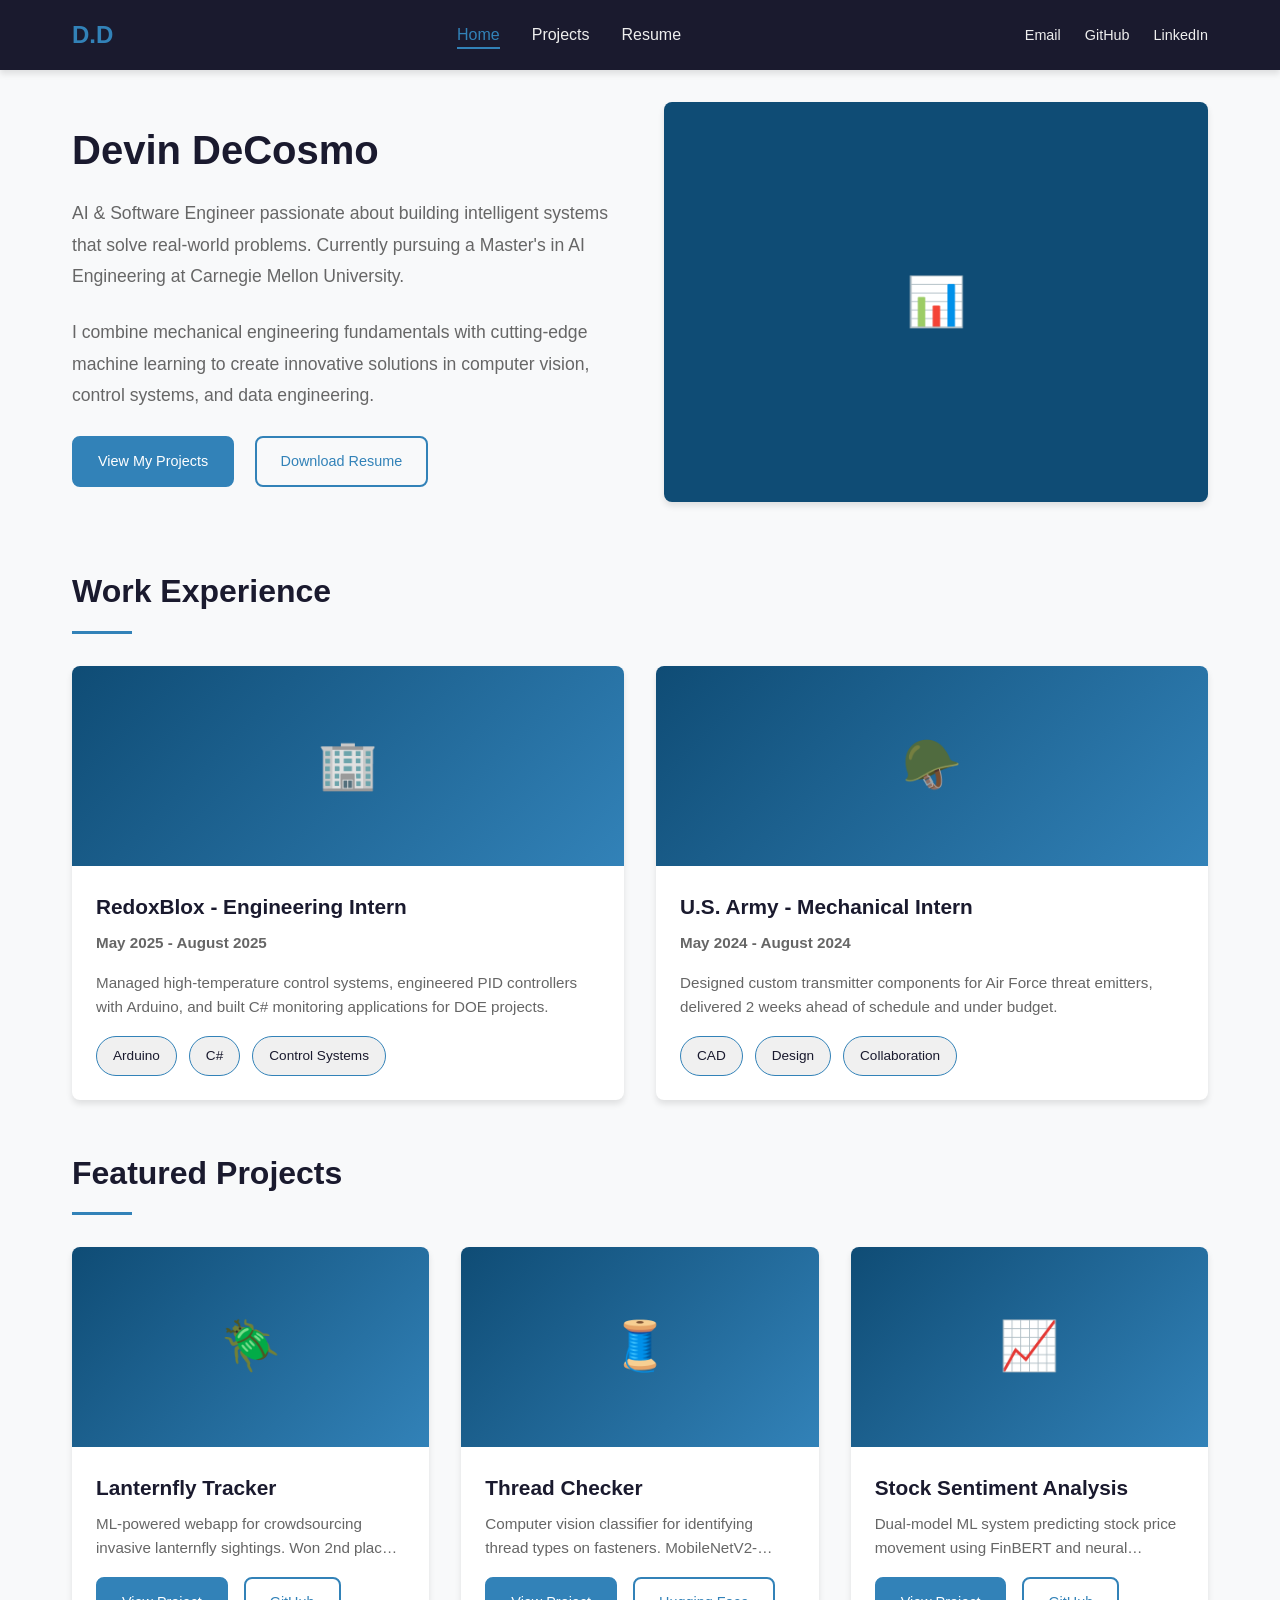
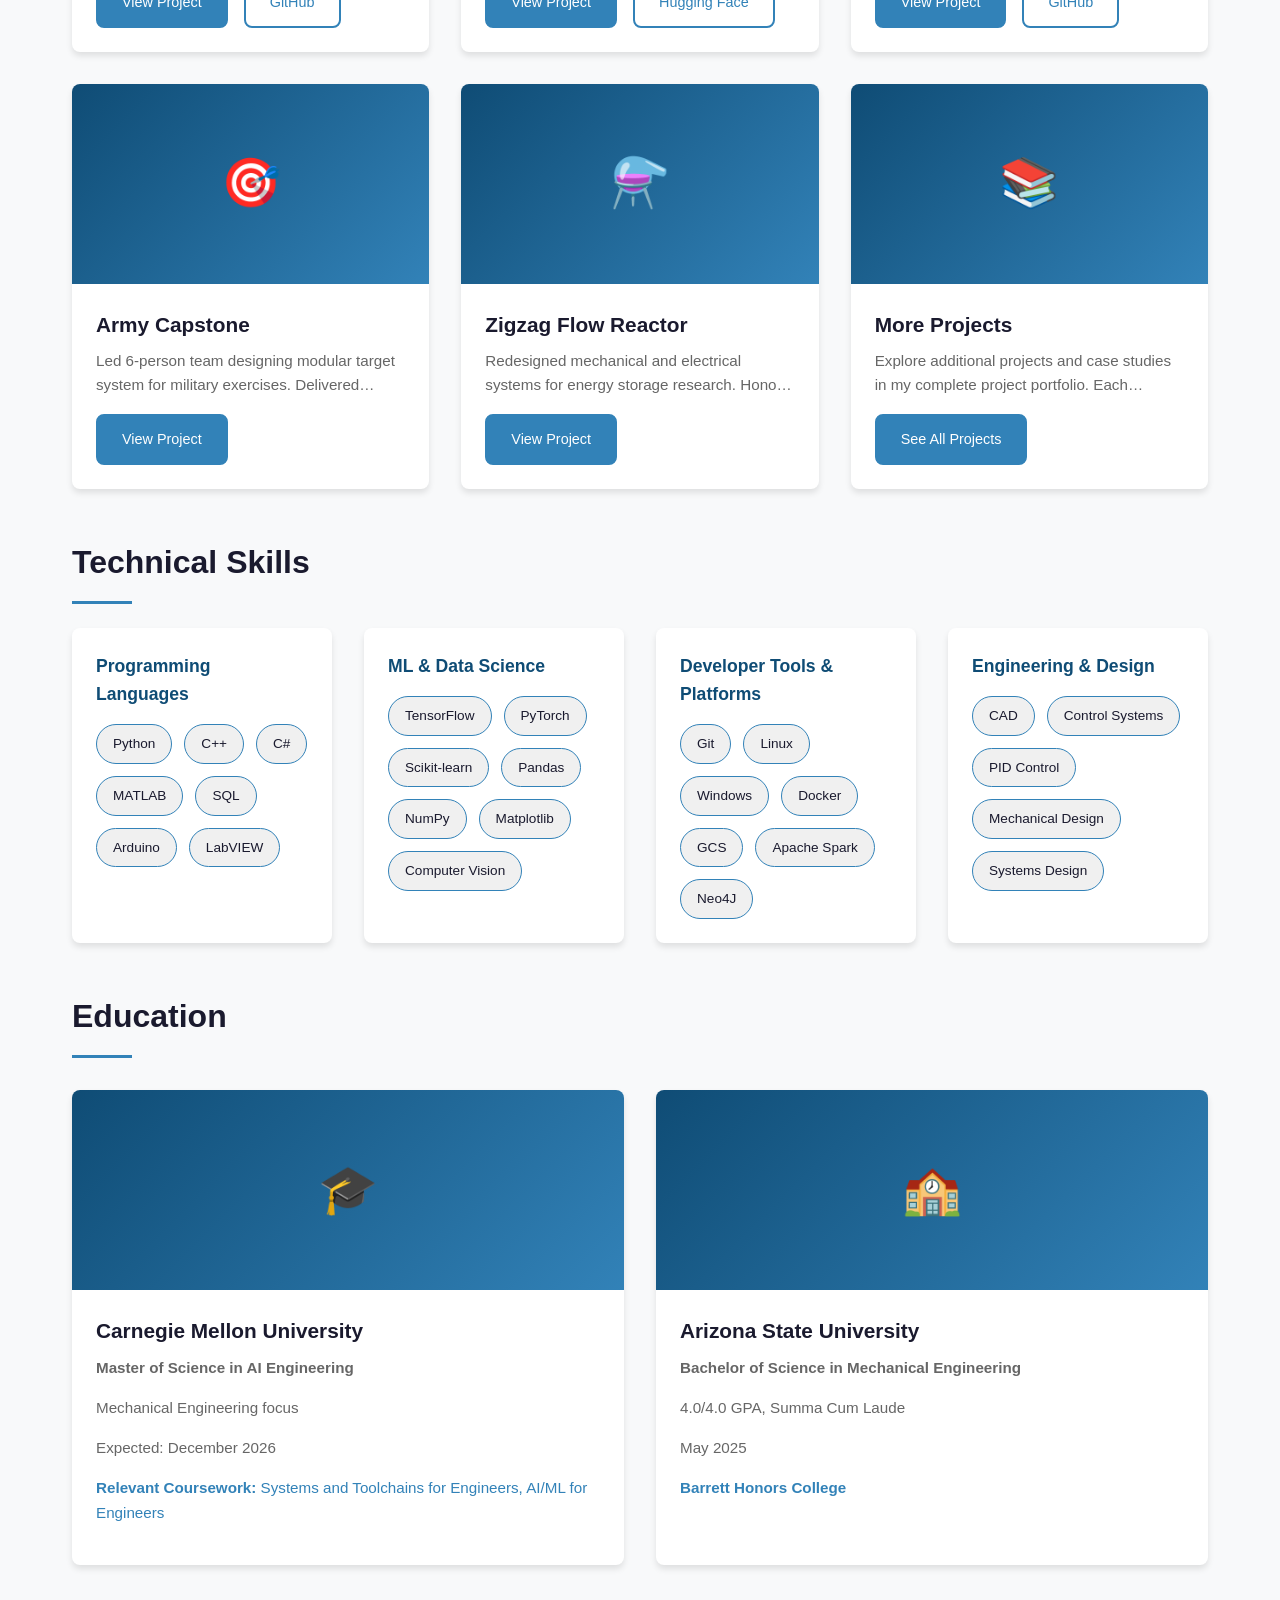
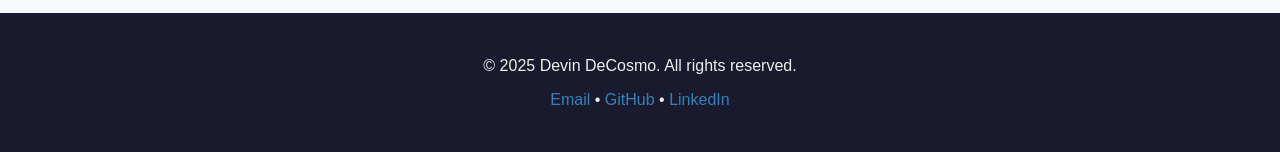
==== index.html @ 40dcfe43 "first update" ====
<!DOCTYPE html>
<html lang="en">
<head>
  <meta charset="UTF-8">
  <meta name="viewport" content="width=device-width, initial-scale=1.0">
  <title>Devin DeCosmo - AI & Software Engineer</title>
  <link rel="stylesheet" href="assets/css/style.css">
</head>
<body>
  <header>
    <nav>
      <a href="index.html" class="logo">D.D</a>
      <ul class="nav-links">
        <li><a href="index.html" class="active">Home</a></li>
        <li><a href="projects.html">Projects</a></li>
        <li><a href="resume.html">Resume</a></li>
      </ul>
      <div class="social-links">
        <a href="mailto:devindecosmo@gmail.com" title="Email">Email</a>
        <a href="https://github.com/ddecosmo-dev" target="_blank" title="GitHub">GitHub</a>
        <a href="https://linkedin.com/in/devin-decosmo" target="_blank" title="LinkedIn">LinkedIn</a>
      </div>
    </nav>
  </header>

  <main>
    <!-- HERO SECTION -->
    <section class="hero">
      <div class="hero-content">
        <h1>Devin DeCosmo</h1>
        <p>AI & Software Engineer passionate about building intelligent systems that solve real-world problems. Currently pursuing a Master's in AI Engineering at Carnegie Mellon University.</p>
        <p>I combine mechanical engineering fundamentals with cutting-edge machine learning to create innovative solutions in computer vision, control systems, and data engineering.</p>
        <div style="margin-top: 1.5rem;">
          <a href="projects.html" class="btn">View My Projects</a>
          <a href="resume.html" class="btn btn-secondary" style="margin-left: 1rem;">Download Resume</a>
        </div>
      </div>
      <div class="hero-image">📊</div>
    </section>

    <!-- WORK EXPERIENCE OVERVIEW -->
    <section>
      <h2>Work Experience</h2>
      <div class="card-grid" style="grid-template-columns: 1fr 1fr;">
        <div class="card">
          <div class="card-image">🏢</div>
          <div class="card-content">
            <h3>RedoxBlox - Engineering Intern</h3>
            <p><strong>May 2025 - August 2025</strong></p>
            <p>Managed high-temperature control systems, engineered PID controllers with Arduino, and built C# monitoring applications for DOE projects.</p>
            <div class="skill-tags">
              <span class="skill-tag">Arduino</span>
              <span class="skill-tag">C#</span>
              <span class="skill-tag">Control Systems</span>
            </div>
          </div>
        </div>
        <div class="card">
          <div class="card-image">🪖</div>
          <div class="card-content">
            <h3>U.S. Army - Mechanical Intern</h3>
            <p><strong>May 2024 - August 2024</strong></p>
            <p>Designed custom transmitter components for Air Force threat emitters, delivered 2 weeks ahead of schedule and under budget.</p>
            <div class="skill-tags">
              <span class="skill-tag">CAD</span>
              <span class="skill-tag">Design</span>
              <span class="skill-tag">Collaboration</span>
            </div>
          </div>
        </div>
      </div>
    </section>

    <!-- FEATURED PROJECTS -->
    <section>
      <h2>Featured Projects</h2>
      <div class="card-grid">
        <div class="card">
          <div class="card-image">🪲</div>
          <div class="card-content">
            <h3>Lanternfly Tracker</h3>
            <p>ML-powered webapp for crowdsourcing invasive lanternfly sightings. Won 2nd place at HackCMU with an EfficientNet classifier achieving 89.7% accuracy.</p>
            <div class="card-links">
              <a href="projects/lanternfly.html" class="btn">View Project</a>
              <a href="https://github.com/ddecosmo-dev" target="_blank" class="btn btn-secondary">GitHub</a>
            </div>
          </div>
        </div>

        <div class="card">
          <div class="card-image">🧵</div>
          <div class="card-content">
            <h3>Thread Checker</h3>
            <p>Computer vision classifier for identifying thread types on fasteners. MobileNetV2-based model deployed to Hugging Face with 76% accuracy.</p>
            <div class="card-links">
              <a href="projects/thread-checker.html" class="btn">View Project</a>
              <a href="https://huggingface.co/spaces" target="_blank" class="btn btn-secondary">Hugging Face</a>
            </div>
          </div>
        </div>

        <div class="card">
          <div class="card-image">📈</div>
          <div class="card-content">
            <h3>Stock Sentiment Analysis</h3>
            <p>Dual-model ML system predicting stock price movement using FinBERT and neural networks on SEC 10-Q filings. 75% classification accuracy.</p>
            <div class="card-links">
              <a href="projects/stock-sentiment.html" class="btn">View Project</a>
              <a href="https://github.com/ddecosmo-dev" target="_blank" class="btn btn-secondary">GitHub</a>
            </div>
          </div>
        </div>

        <div class="card">
          <div class="card-image">🎯</div>
          <div class="card-content">
            <h3>Army Capstone</h3>
            <p>Led 6-person team designing modular target system for military exercises. Delivered complete system with documentation 1 month early.</p>
            <div class="card-links">
              <a href="projects/army-capstone.html" class="btn">View Project</a>
            </div>
          </div>
        </div>

        <div class="card">
          <div class="card-image">⚗️</div>
          <div class="card-content">
            <h3>Zigzag Flow Reactor</h3>
            <p>Redesigned mechanical and electrical systems for energy storage research. Honors thesis achieving breakthrough results in CAM28 characterization.</p>
            <div class="card-links">
              <a href="projects/reactor.html" class="btn">View Project</a>
            </div>
          </div>
        </div>

        <div class="card">
          <div class="card-image">📚</div>
          <div class="card-content">
            <h3>More Projects</h3>
            <p>Explore additional projects and case studies in my complete project portfolio. Each showcasing different technical skills and challenges.</p>
            <div class="card-links">
              <a href="projects.html" class="btn">See All Projects</a>
            </div>
          </div>
        </div>
      </div>
    </section>

    <!-- SKILLS SECTION -->
    <section>
      <h2>Technical Skills</h2>
      <div class="skills-container">
        <div class="skill-category">
          <h4>Programming Languages</h4>
          <div class="skill-tags">
            <span class="skill-tag">Python</span>
            <span class="skill-tag">C++</span>
            <span class="skill-tag">C#</span>
            <span class="skill-tag">MATLAB</span>
            <span class="skill-tag">SQL</span>
            <span class="skill-tag">Arduino</span>
            <span class="skill-tag">LabVIEW</span>
          </div>
        </div>

        <div class="skill-category">
          <h4>ML & Data Science</h4>
          <div class="skill-tags">
            <span class="skill-tag">TensorFlow</span>
            <span class="skill-tag">PyTorch</span>
            <span class="skill-tag">Scikit-learn</span>
            <span class="skill-tag">Pandas</span>
            <span class="skill-tag">NumPy</span>
            <span class="skill-tag">Matplotlib</span>
            <span class="skill-tag">Computer Vision</span>
          </div>
        </div>

        <div class="skill-category">
          <h4>Developer Tools & Platforms</h4>
          <div class="skill-tags">
            <span class="skill-tag">Git</span>
            <span class="skill-tag">Linux</span>
            <span class="skill-tag">Windows</span>
            <span class="skill-tag">Docker</span>
            <span class="skill-tag">GCS</span>
            <span class="skill-tag">Apache Spark</span>
            <span class="skill-tag">Neo4J</span>
          </div>
        </div>

        <div class="skill-category">
          <h4>Engineering & Design</h4>
          <div class="skill-tags">
            <span class="skill-tag">CAD</span>
            <span class="skill-tag">Control Systems</span>
            <span class="skill-tag">PID Control</span>
            <span class="skill-tag">Mechanical Design</span>
            <span class="skill-tag">Systems Design</span>
          </div>
        </div>
      </div>
    </section>

    <!-- EDUCATION -->
    <section>
      <h2>Education</h2>
      <div class="card-grid" style="grid-template-columns: 1fr 1fr;">
        <div class="card">
          <div class="card-image">🎓</div>
          <div class="card-content">
            <h3>Carnegie Mellon University</h3>
            <p><strong>Master of Science in AI Engineering</strong></p>
            <p>Mechanical Engineering focus</p>
            <p>Expected: December 2026</p>
            <p style="color: var(--accent-color); margin-top: 0.5rem;"><strong>Relevant Coursework:</strong> Systems and Toolchains for Engineers, AI/ML for Engineers</p>
          </div>
        </div>

        <div class="card">
          <div class="card-image">🏫</div>
          <div class="card-content">
            <h3>Arizona State University</h3>
            <p><strong>Bachelor of Science in Mechanical Engineering</strong></p>
            <p>4.0/4.0 GPA, Summa Cum Laude</p>
            <p>May 2025</p>
            <p style="color: var(--accent-color); margin-top: 0.5rem;"><strong>Barrett Honors College</strong></p>
          </div>
        </div>
      </div>
    </section>

  </main>

  <footer>
    <p>&copy; 2025 Devin DeCosmo. All rights reserved.</p>
    <p>
      <a href="mailto:devindecosmo@gmail.com">Email</a> • 
      <a href="https://github.com/ddecosmo-dev" target="_blank">GitHub</a> • 
      <a href="https://linkedin.com/in/devin-decosmo" target="_blank">LinkedIn</a>
    </p>
  </footer>

  <script src="assets/js/main.js"></script>
</body>
</html>
---- assets/css/style.css ----
/* ========================================
   PORTFOLIO STYLING - Devin DeCosmo
   ======================================== */

* {
  margin: 0;
  padding: 0;
  box-sizing: border-box;
}

:root {
  --primary-color: #1a1a2e;
  --secondary-color: #0f4c75;
  --accent-color: #3282b8;
  --light-color: #eeeeee;
  --text-dark: #1a1a2e;
  --text-light: #666;
  --border-radius: 8px;
  --shadow: 0 4px 6px rgba(0, 0, 0, 0.1);
  --transition: all 0.3s ease;
}

body {
  font-family: 'Segoe UI', Tahoma, Geneva, Verdana, sans-serif;
  line-height: 1.6;
  color: var(--text-dark);
  background-color: #f8f9fa;
}

/* HEADER & NAVIGATION */
header {
  background-color: var(--primary-color);
  color: var(--light-color);
  padding: 1rem 0;
  position: sticky;
  top: 0;
  z-index: 100;
  box-shadow: var(--shadow);
}

nav {
  display: flex;
  justify-content: space-between;
  align-items: center;
  max-width: 1200px;
  margin: 0 auto;
  padding: 0 2rem;
}

.logo {
  font-size: 1.5rem;
  font-weight: bold;
  color: var(--accent-color);
  text-decoration: none;
}

.nav-links {
  display: flex;
  list-style: none;
  gap: 2rem;
}

.nav-links a {
  color: var(--light-color);
  text-decoration: none;
  font-weight: 500;
  transition: var(--transition);
}

.nav-links a:hover,
.nav-links a.active {
  color: var(--accent-color);
  border-bottom: 2px solid var(--accent-color);
  padding-bottom: 0.25rem;
}

.social-links {
  display: flex;
  gap: 1.5rem;
}

.social-links a {
  color: var(--light-color);
  text-decoration: none;
  font-size: 0.9rem;
  transition: var(--transition);
}

.social-links a:hover {
  color: var(--accent-color);
}

/* MAIN CONTAINER */
main {
  max-width: 1200px;
  margin: 2rem auto;
  padding: 0 2rem;
  min-height: calc(100vh - 200px);
}

/* SECTIONS */
section {
  margin: 3rem 0;
}

section h2 {
  font-size: 2rem;
  margin-bottom: 1.5rem;
  color: var(--primary-color);
  position: relative;
  padding-bottom: 1rem;
}

section h2::after {
  content: '';
  position: absolute;
  bottom: 0;
  left: 0;
  width: 60px;
  height: 3px;
  background-color: var(--accent-color);
}

/* HERO SECTION */
.hero {
  display: grid;
  grid-template-columns: 1fr 1fr;
  gap: 3rem;
  align-items: center;
  margin: 2rem 0 4rem 0;
}

.hero-content h1 {
  font-size: 2.5rem;
  color: var(--primary-color);
  margin-bottom: 1rem;
}

.hero-content p {
  font-size: 1.1rem;
  color: var(--text-light);
  margin-bottom: 1.5rem;
  line-height: 1.8;
}

.hero-image {
  width: 100%;
  height: 400px;
  background-color: var(--secondary-color);
  border-radius: var(--border-radius);
  display: flex;
  align-items: center;
  justify-content: center;
  color: var(--light-color);
  font-size: 3rem;
  box-shadow: var(--shadow);
}

/* CARDS & GRIDS */
.card-grid {
  display: grid;
  grid-template-columns: repeat(auto-fit, minmax(300px, 1fr));
  gap: 2rem;
  margin: 2rem 0;
}

.card {
  background-color: white;
  border-radius: var(--border-radius);
  overflow: hidden;
  box-shadow: var(--shadow);
  transition: var(--transition);
  cursor: pointer;
}

.card:hover {
  transform: translateY(-5px);
  box-shadow: 0 8px 12px rgba(0, 0, 0, 0.15);
}

.card-image {
  width: 100%;
  height: 200px;
  background: linear-gradient(135deg, var(--secondary-color), var(--accent-color));
  display: flex;
  align-items: center;
  justify-content: center;
  color: white;
  font-size: 3rem;
  overflow: hidden;
}

.card-content {
  padding: 1.5rem;
}

.card-content h3 {
  color: var(--primary-color);
  margin-bottom: 0.5rem;
  font-size: 1.3rem;
}

.card-content p {
  color: var(--text-light);
  font-size: 0.95rem;
  margin-bottom: 1rem;
  display: -webkit-box;
  -webkit-line-clamp: 2;
  -webkit-box-orient: vertical;
  overflow: hidden;
}

.card-links {
  display: flex;
  gap: 1rem;
  margin-top: 1rem;
}

.btn {
  display: inline-block;
  padding: 0.75rem 1.5rem;
  background-color: var(--accent-color);
  color: white;
  text-decoration: none;
  border-radius: var(--border-radius);
  transition: var(--transition);
  border: 2px solid var(--accent-color);
  cursor: pointer;
  font-size: 0.9rem;
  text-align: center;
}

.btn:hover {
  background-color: var(--primary-color);
  border-color: var(--primary-color);
}

.btn-secondary {
  background-color: transparent;
  color: var(--accent-color);
  border: 2px solid var(--accent-color);
}

.btn-secondary:hover {
  background-color: var(--accent-color);
  color: white;
}

/* SKILLS SECTION */
.skills-container {
  display: grid;
  grid-template-columns: repeat(auto-fit, minmax(250px, 1fr));
  gap: 2rem;
}

.skill-category {
  background-color: white;
  padding: 1.5rem;
  border-radius: var(--border-radius);
  box-shadow: var(--shadow);
}

.skill-category h4 {
  color: var(--secondary-color);
  margin-bottom: 1rem;
  font-size: 1.1rem;
}

.skill-tags {
  display: flex;
  flex-wrap: wrap;
  gap: 0.75rem;
}

.skill-tag {
  display: inline-block;
  background-color: #f0f0f0;
  color: var(--text-dark);
  padding: 0.5rem 1rem;
  border-radius: 20px;
  font-size: 0.85rem;
  border: 1px solid var(--accent-color);
}

/* PROJECT DETAIL PAGE */
.project-detail {
  background-color: white;
  border-radius: var(--border-radius);
  padding: 2rem;
  box-shadow: var(--shadow);
}

.project-header {
  display: grid;
  grid-template-columns: 1fr 1fr;
  gap: 2rem;
  margin-bottom: 2rem;
  align-items: start;
}

.project-image {
  width: 100%;
  height: 400px;
  background: linear-gradient(135deg, var(--secondary-color), var(--accent-color));
  border-radius: var(--border-radius);
  display: flex;
  align-items: center;
  justify-content: center;
  color: white;
  font-size: 4rem;
}

.project-info h1 {
  color: var(--primary-color);
  margin-bottom: 1rem;
  font-size: 2rem;
}

.project-meta {
  display: flex;
  gap: 2rem;
  margin: 1rem 0;
  font-size: 0.95rem;
}

.project-meta-item {
  color: var(--text-light);
}

.project-meta-item strong {
  color: var(--primary-color);
}

.project-description {
  font-size: 1rem;
  line-height: 1.8;
  color: var(--text-light);
  margin: 1.5rem 0;
}

.project-highlights {
  background-color: #f8f9fa;
  padding: 1.5rem;
  border-left: 4px solid var(--accent-color);
  margin: 1.5rem 0;
  border-radius: var(--border-radius);
}

.project-highlights h3 {
  color: var(--primary-color);
  margin-bottom: 1rem;
}

.project-highlights ul {
  list-style: none;
  padding-left: 0;
}

.project-highlights li {
  padding: 0.5rem 0;
  color: var(--text-light);
  padding-left: 1.5rem;
  position: relative;
}

.project-highlights li::before {
  content: '▸';
  color: var(--accent-color);
  font-size: 1.2rem;
  position: absolute;
  left: 0;
}

.project-tech {
  margin: 2rem 0;
}

.project-tech h3 {
  color: var(--primary-color);
  margin-bottom: 1rem;
}

.tech-stack {
  display: flex;
  flex-wrap: wrap;
  gap: 0.75rem;
}

.tech-badge {
  background-color: var(--secondary-color);
  color: white;
  padding: 0.5rem 1rem;
  border-radius: 20px;
  font-size: 0.85rem;
}

/* FOOTER */
footer {
  background-color: var(--primary-color);
  color: var(--light-color);
  text-align: center;
  padding: 2rem;
  margin-top: 3rem;
}

footer p {
  margin: 0.5rem 0;
}

footer a {
  color: var(--accent-color);
  text-decoration: none;
}

footer a:hover {
  text-decoration: underline;
}

/* RESPONSIVE DESIGN */
@media (max-width: 768px) {
  nav {
    flex-direction: column;
    gap: 1rem;
    padding: 1rem;
  }

  .nav-links {
    gap: 1rem;
    flex-wrap: wrap;
    justify-content: center;
  }

  .hero {
    grid-template-columns: 1fr;
  }

  .hero-content h1 {
    font-size: 2rem;
  }

  .hero-image {
    height: 300px;
  }

  .project-header {
    grid-template-columns: 1fr;
  }

  .project-image {
    height: 300px;
  }

  .card-grid {
    grid-template-columns: 1fr;
  }

  section h2 {
    font-size: 1.5rem;
  }

  main {
    padding: 0 1rem;
  }
}

@media (max-width: 480px) {
  .nav-links {
    gap: 0.75rem;
    font-size: 0.9rem;
  }

  .social-links {
    gap: 1rem;
  }

  .hero-content h1 {
    font-size: 1.5rem;
  }

  .card-content h3 {
    font-size: 1.1rem;
  }
}
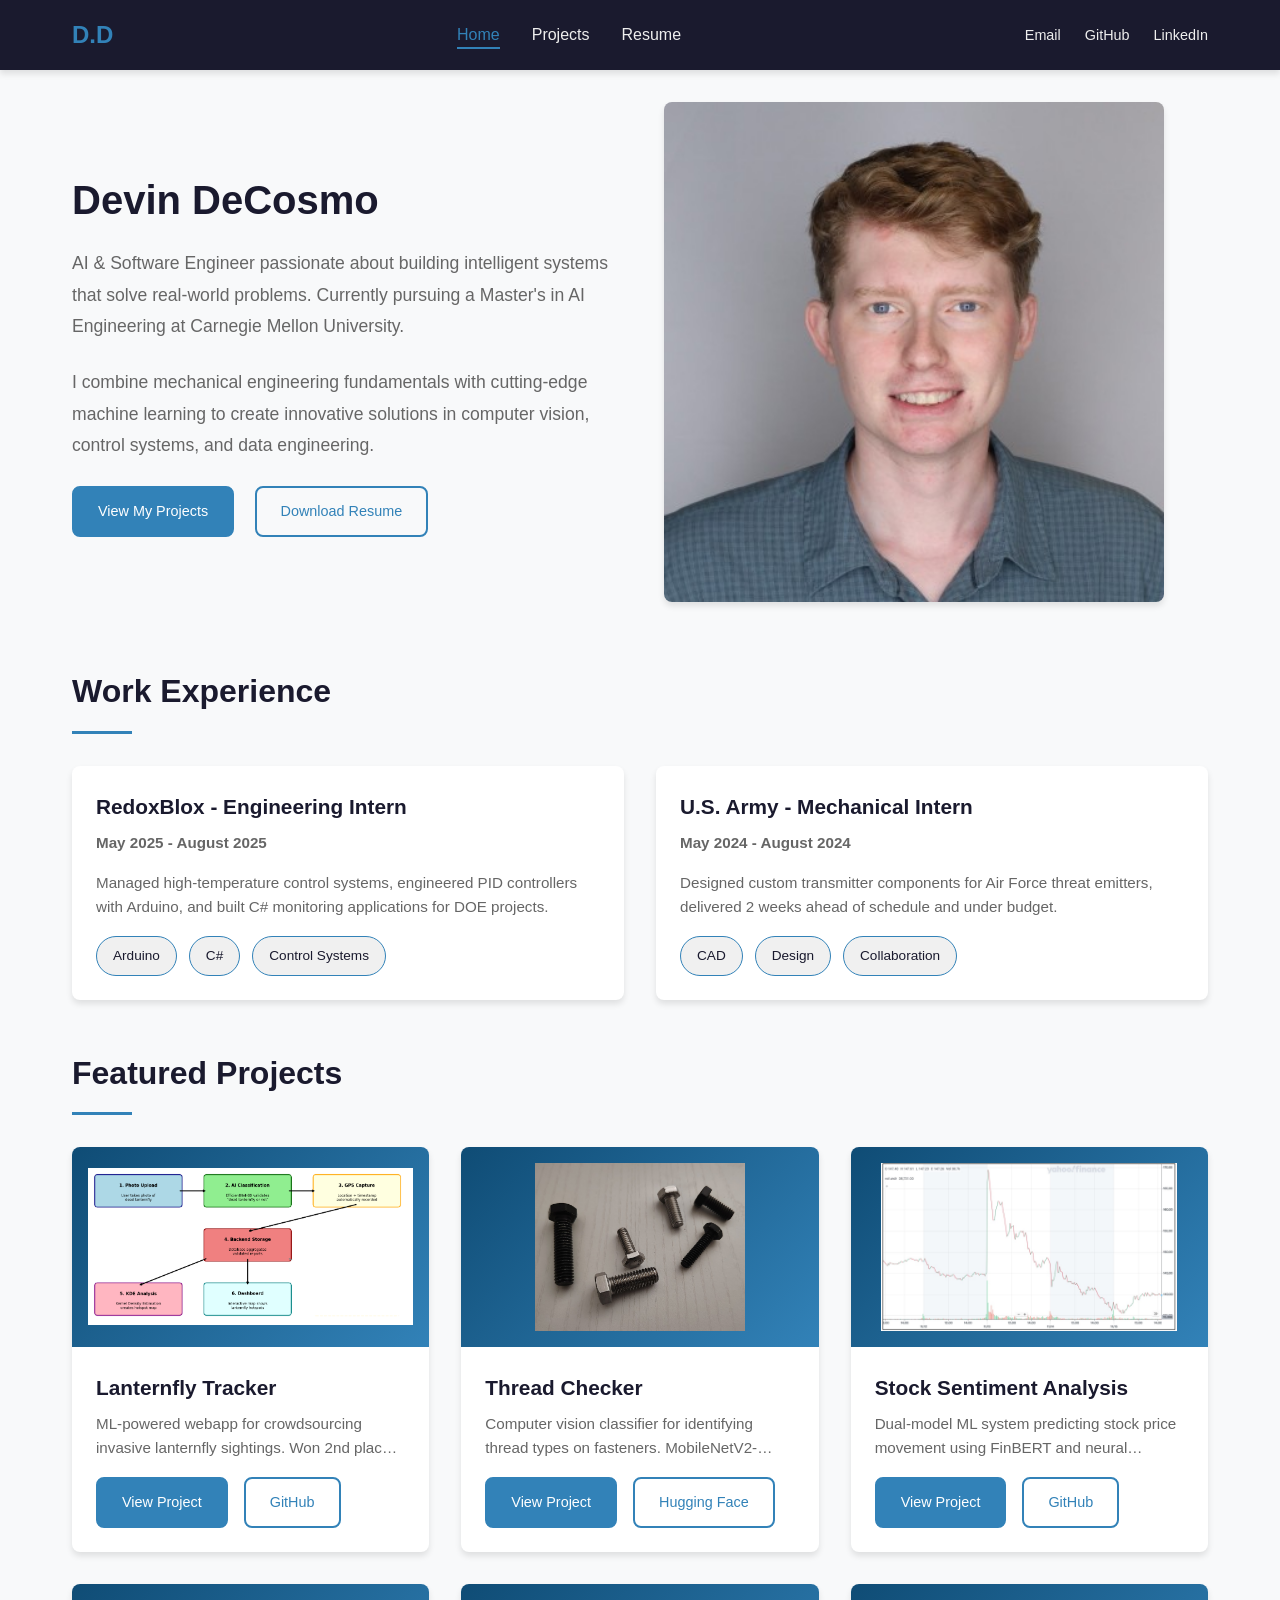
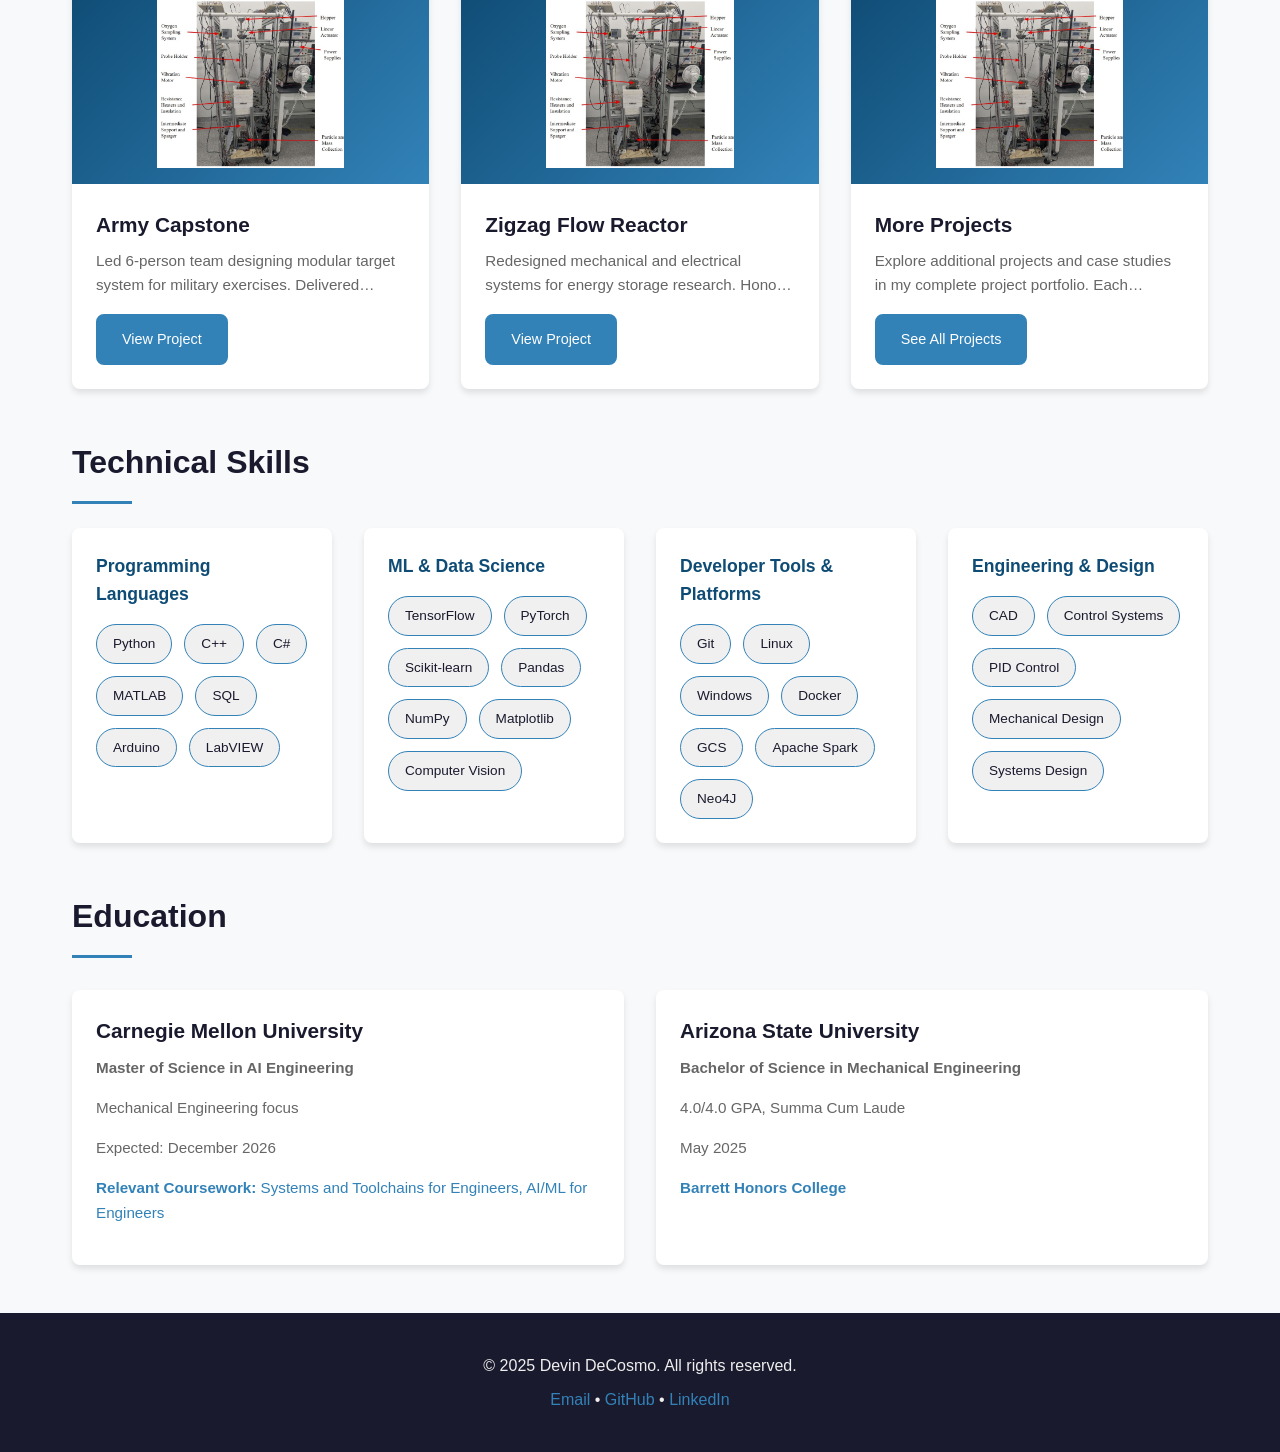
==== commit b01554c0: "improvements to portfolio" ====
--- a/index.html
+++ b/index.html
@@ -3,7 +3,7 @@
 <head>
   <meta charset="UTF-8">
   <meta name="viewport" content="width=device-width, initial-scale=1.0">
-  <title>Devin DeCosmo - AI & Software Engineer</title>
+  <title>Devin DeCosmo | Portfolio</title>
   <link rel="stylesheet" href="assets/css/style.css">
 </head>
 <body>
@@ -28,14 +28,24 @@
     <section class="hero">
       <div class="hero-content">
         <h1>Devin DeCosmo</h1>
-        <p>AI & Software Engineer passionate about building intelligent systems that solve real-world problems. Currently pursuing a Master's in AI Engineering at Carnegie Mellon University.</p>
-        <p>I combine mechanical engineering fundamentals with cutting-edge machine learning to create innovative solutions in computer vision, control systems, and data engineering.</p>
+        <p>
+          AI & Software Engineer passionate about building intelligent systems
+          that solve real-world problems. Currently pursuing a Master's in AI
+          Engineering at Carnegie Mellon University.
+        </p>
+        <p>
+          I combine mechanical engineering fundamentals with cutting-edge
+          machine learning to create innovative solutions in computer vision,
+          control systems, and data engineering.
+        </p>
         <div style="margin-top: 1.5rem;">
           <a href="projects.html" class="btn">View My Projects</a>
           <a href="resume.html" class="btn btn-secondary" style="margin-left: 1rem;">Download Resume</a>
         </div>
       </div>
-      <div class="hero-image">📊</div>
+      <div class="hero-image">
+        <img src="assets/images/profile-pic/1758756985359.jpg" alt="Devin DeCosmo" />
+      </div>
     </section>
 
     <!-- WORK EXPERIENCE OVERVIEW -->
@@ -43,11 +53,14 @@
       <h2>Work Experience</h2>
       <div class="card-grid" style="grid-template-columns: 1fr 1fr;">
         <div class="card">
-          <div class="card-image">🏢</div>
           <div class="card-content">
             <h3>RedoxBlox - Engineering Intern</h3>
             <p><strong>May 2025 - August 2025</strong></p>
-            <p>Managed high-temperature control systems, engineered PID controllers with Arduino, and built C# monitoring applications for DOE projects.</p>
+            <p>
+              Managed high-temperature control systems, engineered PID
+              controllers with Arduino, and built C# monitoring applications
+              for DOE projects.
+            </p>
             <div class="skill-tags">
               <span class="skill-tag">Arduino</span>
               <span class="skill-tag">C#</span>
@@ -56,11 +69,13 @@
           </div>
         </div>
         <div class="card">
-          <div class="card-image">🪖</div>
           <div class="card-content">
             <h3>U.S. Army - Mechanical Intern</h3>
             <p><strong>May 2024 - August 2024</strong></p>
-            <p>Designed custom transmitter components for Air Force threat emitters, delivered 2 weeks ahead of schedule and under budget.</p>
+            <p>
+              Designed custom transmitter components for Air Force threat
+              emitters, delivered 2 weeks ahead of schedule and under budget.
+            </p>
             <div class="skill-tags">
               <span class="skill-tag">CAD</span>
               <span class="skill-tag">Design</span>
@@ -76,10 +91,16 @@
       <h2>Featured Projects</h2>
       <div class="card-grid">
         <div class="card">
-          <div class="card-image">🪲</div>
+          <div class="card-image">
+            <img src="assets/images/lanternfly/lanternfly-architecture.png" alt="Lanternfly Tracker" />
+          </div>
           <div class="card-content">
             <h3>Lanternfly Tracker</h3>
-            <p>ML-powered webapp for crowdsourcing invasive lanternfly sightings. Won 2nd place at HackCMU with an EfficientNet classifier achieving 89.7% accuracy.</p>
+            <p>
+              ML-powered webapp for crowdsourcing invasive lanternfly sightings.
+              Won 2nd place at HackCMU with an EfficientNet classifier
+              achieving 89.7% accuracy.
+            </p>
             <div class="card-links">
               <a href="projects/lanternfly.html" class="btn">View Project</a>
               <a href="https://github.com/ddecosmo-dev" target="_blank" class="btn btn-secondary">GitHub</a>
@@ -88,10 +109,16 @@
         </div>
 
         <div class="card">
-          <div class="card-image">🧵</div>
+          <div class="card-image">
+            <img src="assets/images/Thread-checker/threads.png" alt="Thread Checker" />
+          </div>
           <div class="card-content">
             <h3>Thread Checker</h3>
-            <p>Computer vision classifier for identifying thread types on fasteners. MobileNetV2-based model deployed to Hugging Face with 76% accuracy.</p>
+            <p>
+              Computer vision classifier for identifying thread types on
+              fasteners. MobileNetV2-based model deployed to Hugging Face with
+              76% accuracy.
+            </p>
             <div class="card-links">
               <a href="projects/thread-checker.html" class="btn">View Project</a>
               <a href="https://huggingface.co/spaces" target="_blank" class="btn btn-secondary">Hugging Face</a>
@@ -100,10 +127,16 @@
         </div>
 
         <div class="card">
-          <div class="card-image">📈</div>
+          <div class="card-image">
+            <img src="assets/images/stock-sentiment/stock.png" alt="Stock Sentiment Analysis" />
+          </div>
           <div class="card-content">
             <h3>Stock Sentiment Analysis</h3>
-            <p>Dual-model ML system predicting stock price movement using FinBERT and neural networks on SEC 10-Q filings. 75% classification accuracy.</p>
+            <p>
+              Dual-model ML system predicting stock price movement using
+              FinBERT and neural networks on SEC 10-Q filings. 75%
+              classification accuracy.
+            </p>
             <div class="card-links">
               <a href="projects/stock-sentiment.html" class="btn">View Project</a>
               <a href="https://github.com/ddecosmo-dev" target="_blank" class="btn btn-secondary">GitHub</a>
@@ -112,10 +145,16 @@
         </div>
 
         <div class="card">
-          <div class="card-image">🎯</div>
+          <div class="card-image">
+            <img src="assets/images/TCES_reactor/TCES_Reactor Diagram.jpeg" alt="Army Capstone" />
+          </div>
           <div class="card-content">
             <h3>Army Capstone</h3>
-            <p>Led 6-person team designing modular target system for military exercises. Delivered complete system with documentation 1 month early.</p>
+            <p>
+              Led 6-person team designing modular target system for military
+              exercises. Delivered complete system with documentation 1 month
+              early.
+            </p>
             <div class="card-links">
               <a href="projects/army-capstone.html" class="btn">View Project</a>
             </div>
@@ -123,10 +162,16 @@
         </div>
 
         <div class="card">
-          <div class="card-image">⚗️</div>
+          <div class="card-image">
+            <img src="assets/images/TCES_reactor/TCES_Reactor Diagram.jpeg" alt="Zigzag Flow Reactor" />
+          </div>
           <div class="card-content">
             <h3>Zigzag Flow Reactor</h3>
-            <p>Redesigned mechanical and electrical systems for energy storage research. Honors thesis achieving breakthrough results in CAM28 characterization.</p>
+            <p>
+              Redesigned mechanical and electrical systems for energy storage
+              research. Honors thesis achieving breakthrough results in CAM28
+              characterization.
+            </p>
             <div class="card-links">
               <a href="projects/reactor.html" class="btn">View Project</a>
             </div>
@@ -134,10 +179,16 @@
         </div>
 
         <div class="card">
-          <div class="card-image">📚</div>
+          <div class="card-image">
+            <img src="assets/images/TCES_reactor/TCES_Reactor Diagram.jpeg" alt="More Projects" />
+          </div>
           <div class="card-content">
             <h3>More Projects</h3>
-            <p>Explore additional projects and case studies in my complete project portfolio. Each showcasing different technical skills and challenges.</p>
+            <p>
+              Explore additional projects and case studies in my complete
+              project portfolio. Each showcasing different technical skills and
+              challenges.
+            </p>
             <div class="card-links">
               <a href="projects.html" class="btn">See All Projects</a>
             </div>
@@ -207,24 +258,27 @@
       <h2>Education</h2>
       <div class="card-grid" style="grid-template-columns: 1fr 1fr;">
         <div class="card">
-          <div class="card-image">🎓</div>
           <div class="card-content">
             <h3>Carnegie Mellon University</h3>
             <p><strong>Master of Science in AI Engineering</strong></p>
             <p>Mechanical Engineering focus</p>
             <p>Expected: December 2026</p>
-            <p style="color: var(--accent-color); margin-top: 0.5rem;"><strong>Relevant Coursework:</strong> Systems and Toolchains for Engineers, AI/ML for Engineers</p>
-          </div>
-        </div>
-
-        <div class="card">
-          <div class="card-image">🏫</div>
+            <p style="color: var(--accent-color); margin-top: 0.5rem;">
+              <strong>Relevant Coursework:</strong> Systems and Toolchains for
+              Engineers, AI/ML for Engineers
+            </p>
+          </div>
+        </div>
+
+        <div class="card">
           <div class="card-content">
             <h3>Arizona State University</h3>
             <p><strong>Bachelor of Science in Mechanical Engineering</strong></p>
             <p>4.0/4.0 GPA, Summa Cum Laude</p>
             <p>May 2025</p>
-            <p style="color: var(--accent-color); margin-top: 0.5rem;"><strong>Barrett Honors College</strong></p>
+            <p style="color: var(--accent-color); margin-top: 0.5rem;">
+              <strong>Barrett Honors College</strong>
+            </p>
           </div>
         </div>
       </div>
--- a/assets/css/style.css
+++ b/assets/css/style.css
@@ -145,15 +145,38 @@
 
 .hero-image {
   width: 100%;
-  height: 400px;
-  background-color: var(--secondary-color);
-  border-radius: var(--border-radius);
+  max-width: 500px;
+  aspect-ratio: 1 / 1;
+  background-color: transparent;
+  border-radius: var(--border-radius);
+  overflow: hidden;
+  box-shadow: var(--shadow);
+}
+
+.hero-image img {
+  width: 100%;
+  height: 100%;
+  object-fit: cover;
+  object-position: center;
+  display: block;
+}
+
+.card-image {
+  width: 100%;
+  height: 240px;
+  background-color: #f4f6f8;
   display: flex;
   align-items: center;
   justify-content: center;
-  color: var(--light-color);
-  font-size: 3rem;
-  box-shadow: var(--shadow);
+  overflow: hidden;
+  padding: 1rem;
+}
+
+.card-image img {
+  width: 100%;
+  height: 100%;
+  object-fit: contain;
+  display: block;
 }
 
 /* CARDS & GRIDS */
@@ -301,13 +324,20 @@
 .project-image {
   width: 100%;
   height: 400px;
-  background: linear-gradient(135deg, var(--secondary-color), var(--accent-color));
+  background-color: #f4f6f8;
   border-radius: var(--border-radius);
   display: flex;
   align-items: center;
   justify-content: center;
-  color: white;
-  font-size: 4rem;
+  overflow: hidden;
+  padding: 1rem;
+}
+
+.project-image img {
+  width: 100%;
+  height: 100%;
+  object-fit: contain;
+  display: block;
 }
 
 .project-info h1 {
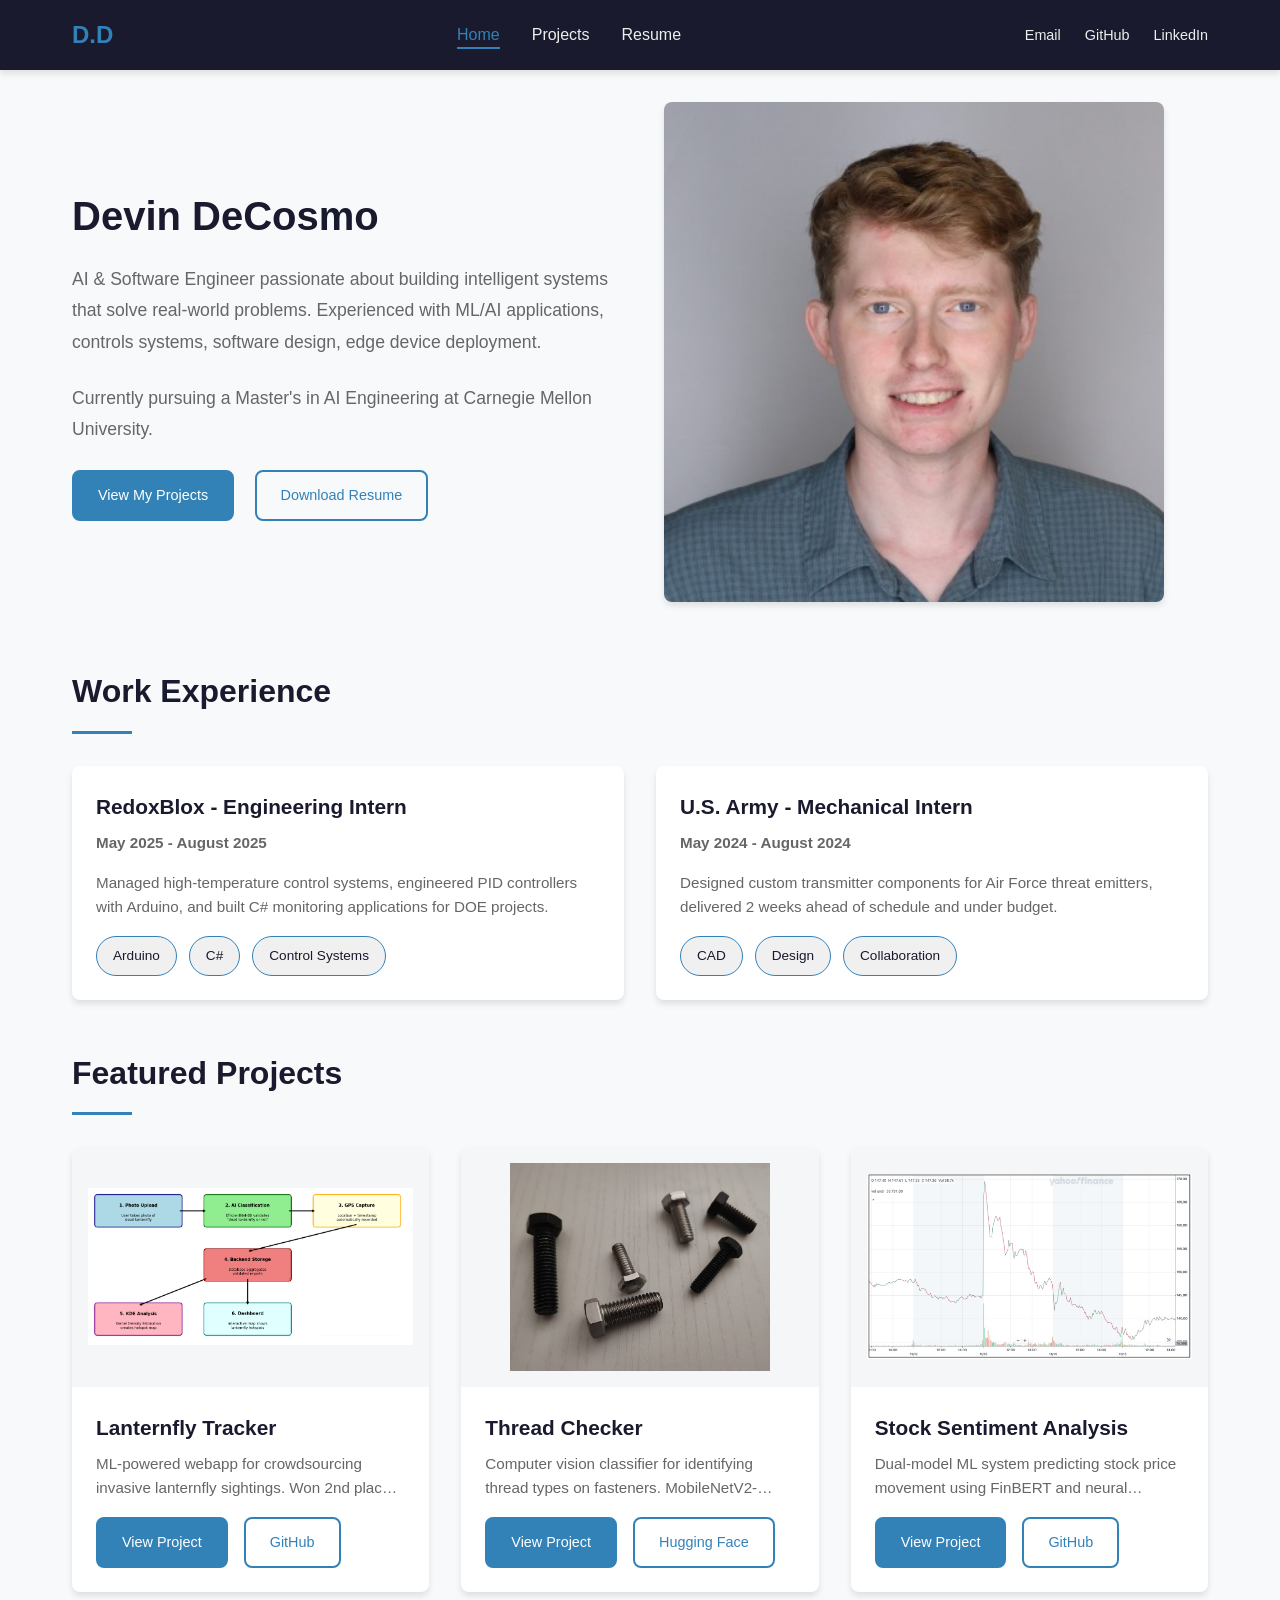
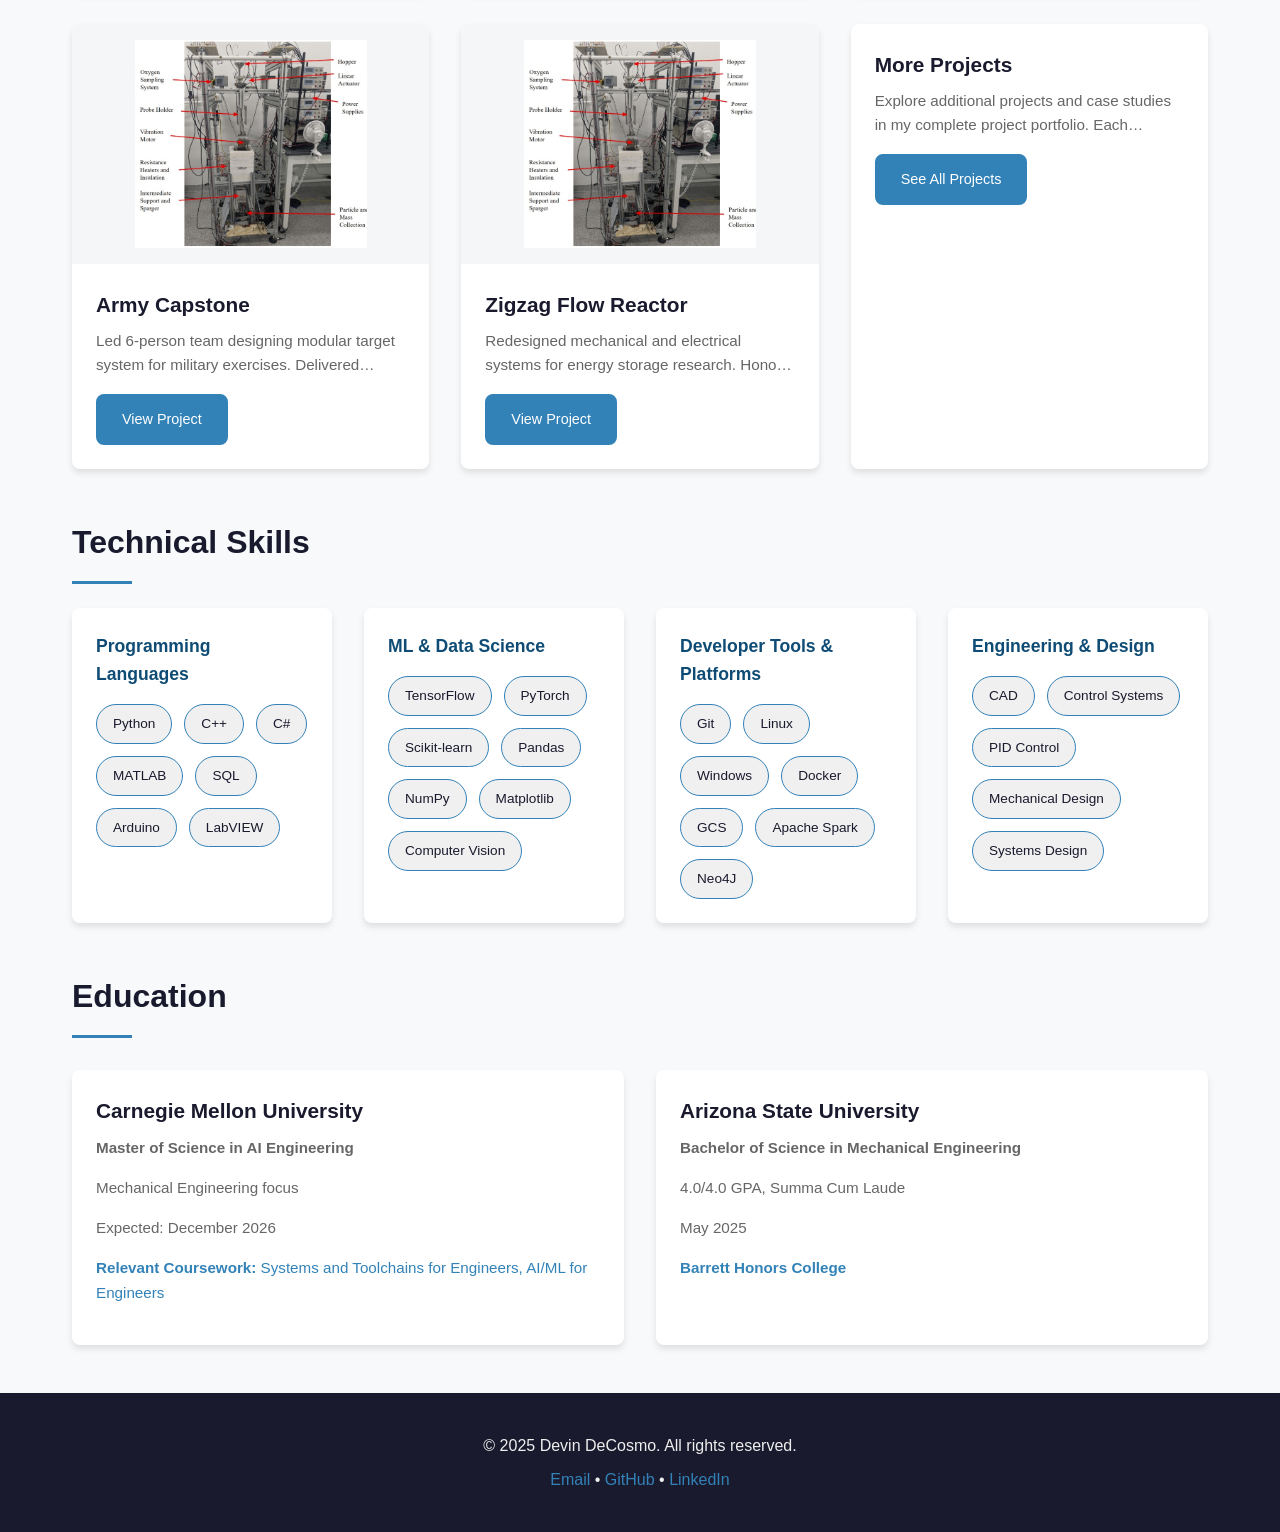
==== commit c344f6e3: "almost complte, just minor fixes and formatting now" ====
--- a/index.html
+++ b/index.html
@@ -30,13 +30,13 @@
         <h1>Devin DeCosmo</h1>
         <p>
           AI & Software Engineer passionate about building intelligent systems
-          that solve real-world problems. Currently pursuing a Master's in AI
-          Engineering at Carnegie Mellon University.
+          that solve real-world problems. Experienced with ML/AI applications, controls systems,
+          software design, edge device deployment.
+
         </p>
         <p>
-          I combine mechanical engineering fundamentals with cutting-edge
-          machine learning to create innovative solutions in computer vision,
-          control systems, and data engineering.
+          Currently pursuing a Master's in AI
+          Engineering at Carnegie Mellon University.
         </p>
         <div style="margin-top: 1.5rem;">
           <a href="projects.html" class="btn">View My Projects</a>
@@ -179,9 +179,6 @@
         </div>
 
         <div class="card">
-          <div class="card-image">
-            <img src="assets/images/TCES_reactor/TCES_Reactor Diagram.jpeg" alt="More Projects" />
-          </div>
           <div class="card-content">
             <h3>More Projects</h3>
             <p>
--- a/assets/css/style.css
+++ b/assets/css/style.css
@@ -147,7 +147,7 @@
   width: 100%;
   max-width: 500px;
   aspect-ratio: 1 / 1;
-  background-color: transparent;
+  background-color: #ffffff;
   border-radius: var(--border-radius);
   overflow: hidden;
   box-shadow: var(--shadow);
@@ -199,18 +199,6 @@
 .card:hover {
   transform: translateY(-5px);
   box-shadow: 0 8px 12px rgba(0, 0, 0, 0.15);
-}
-
-.card-image {
-  width: 100%;
-  height: 200px;
-  background: linear-gradient(135deg, var(--secondary-color), var(--accent-color));
-  display: flex;
-  align-items: center;
-  justify-content: center;
-  color: white;
-  font-size: 3rem;
-  overflow: hidden;
 }
 
 .card-content {
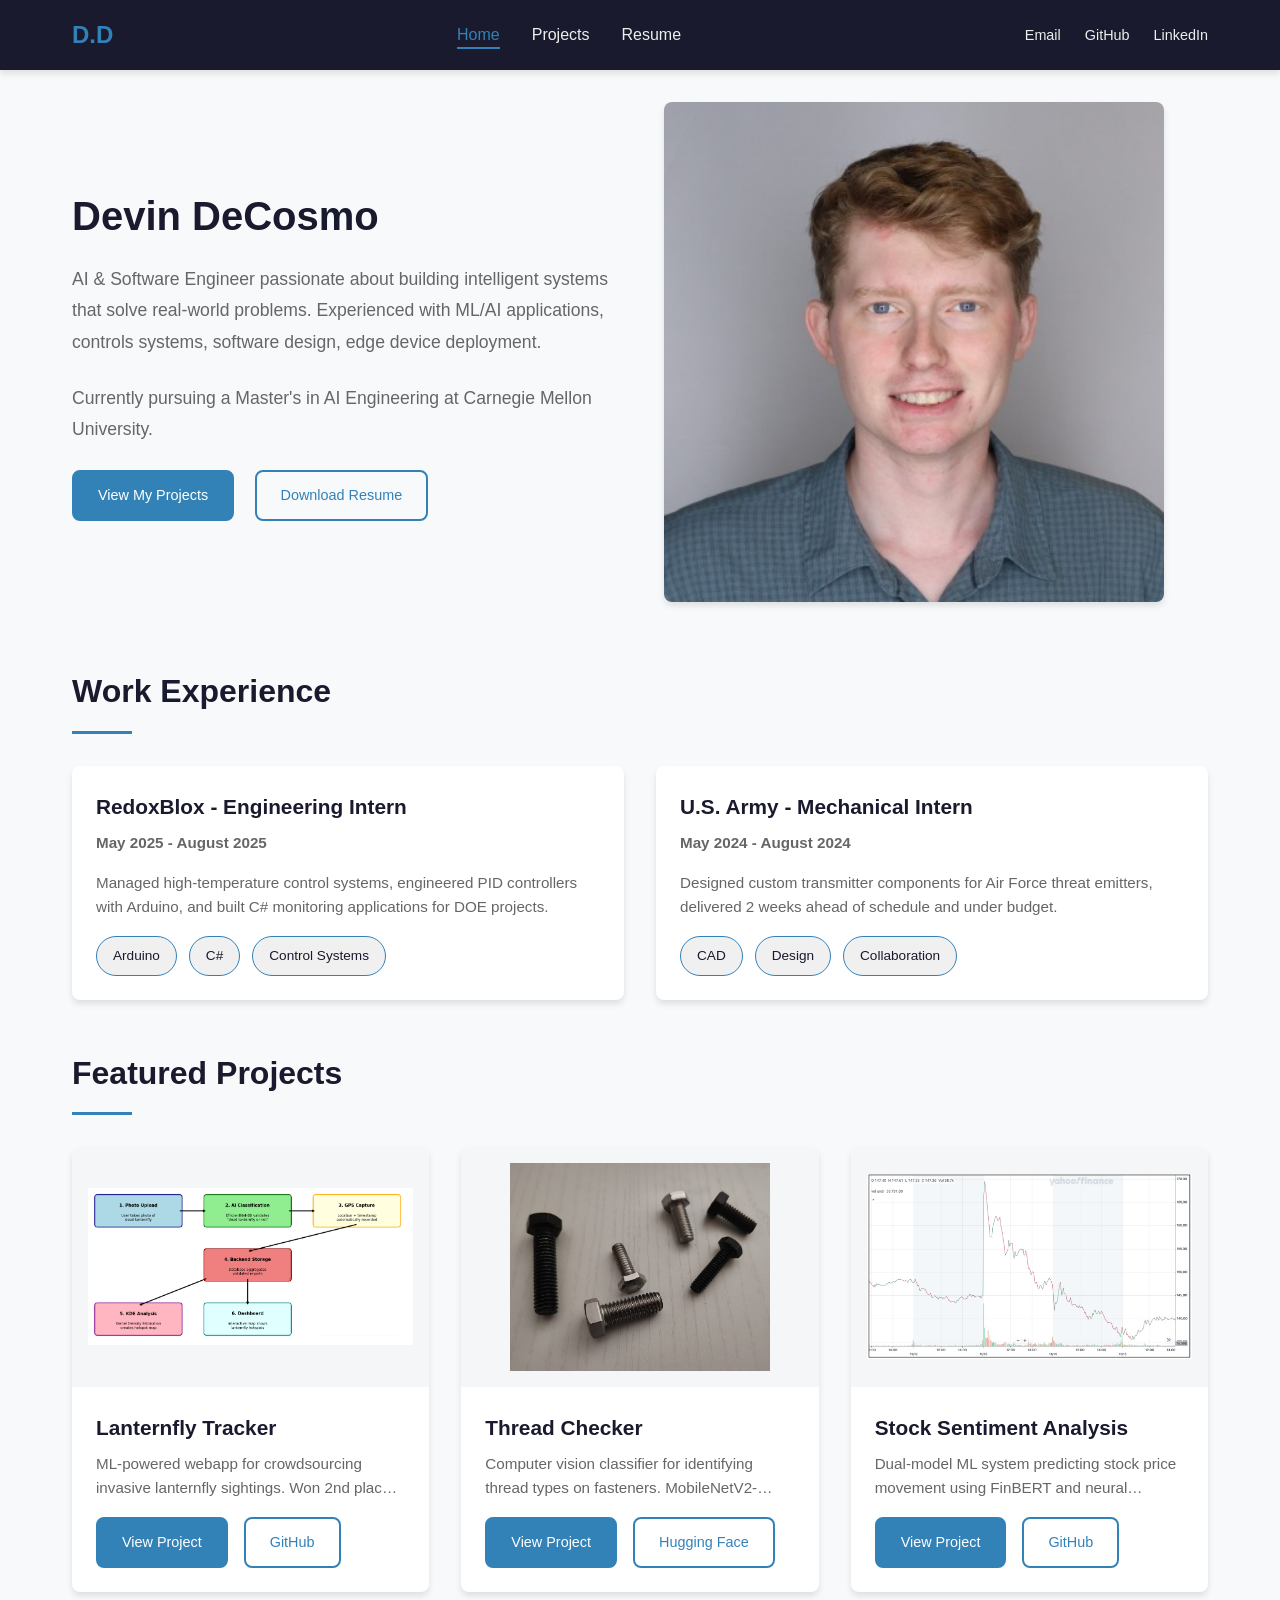
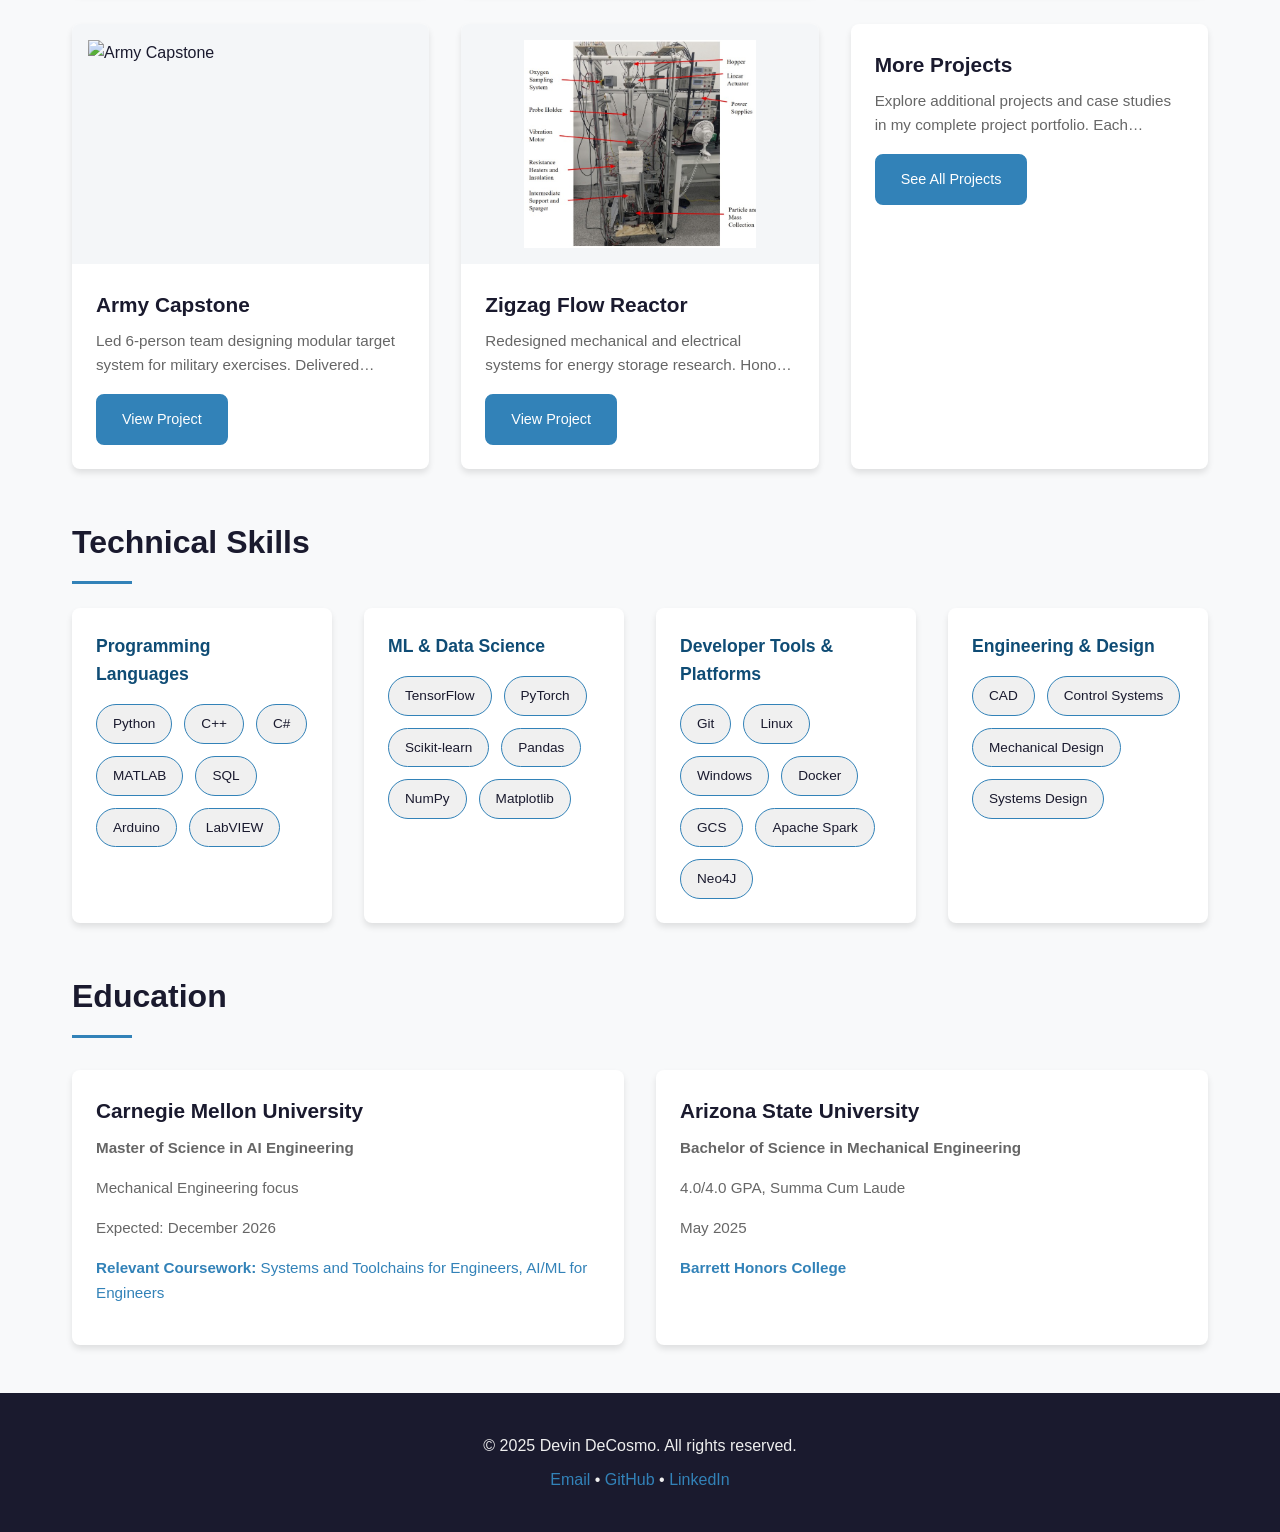
==== commit 054dc53b: "solid version" ====
--- a/index.html
+++ b/index.html
@@ -146,7 +146,7 @@
 
         <div class="card">
           <div class="card-image">
-            <img src="assets/images/TCES_reactor/TCES_Reactor Diagram.jpeg" alt="Army Capstone" />
+            <img src="assets/images/capstone/huachuca.png" alt="Army Capstone" />
           </div>
           <div class="card-content">
             <h3>Army Capstone</h3>
@@ -220,7 +220,6 @@
             <span class="skill-tag">Pandas</span>
             <span class="skill-tag">NumPy</span>
             <span class="skill-tag">Matplotlib</span>
-            <span class="skill-tag">Computer Vision</span>
           </div>
         </div>
 
@@ -242,7 +241,6 @@
           <div class="skill-tags">
             <span class="skill-tag">CAD</span>
             <span class="skill-tag">Control Systems</span>
-            <span class="skill-tag">PID Control</span>
             <span class="skill-tag">Mechanical Design</span>
             <span class="skill-tag">Systems Design</span>
           </div>
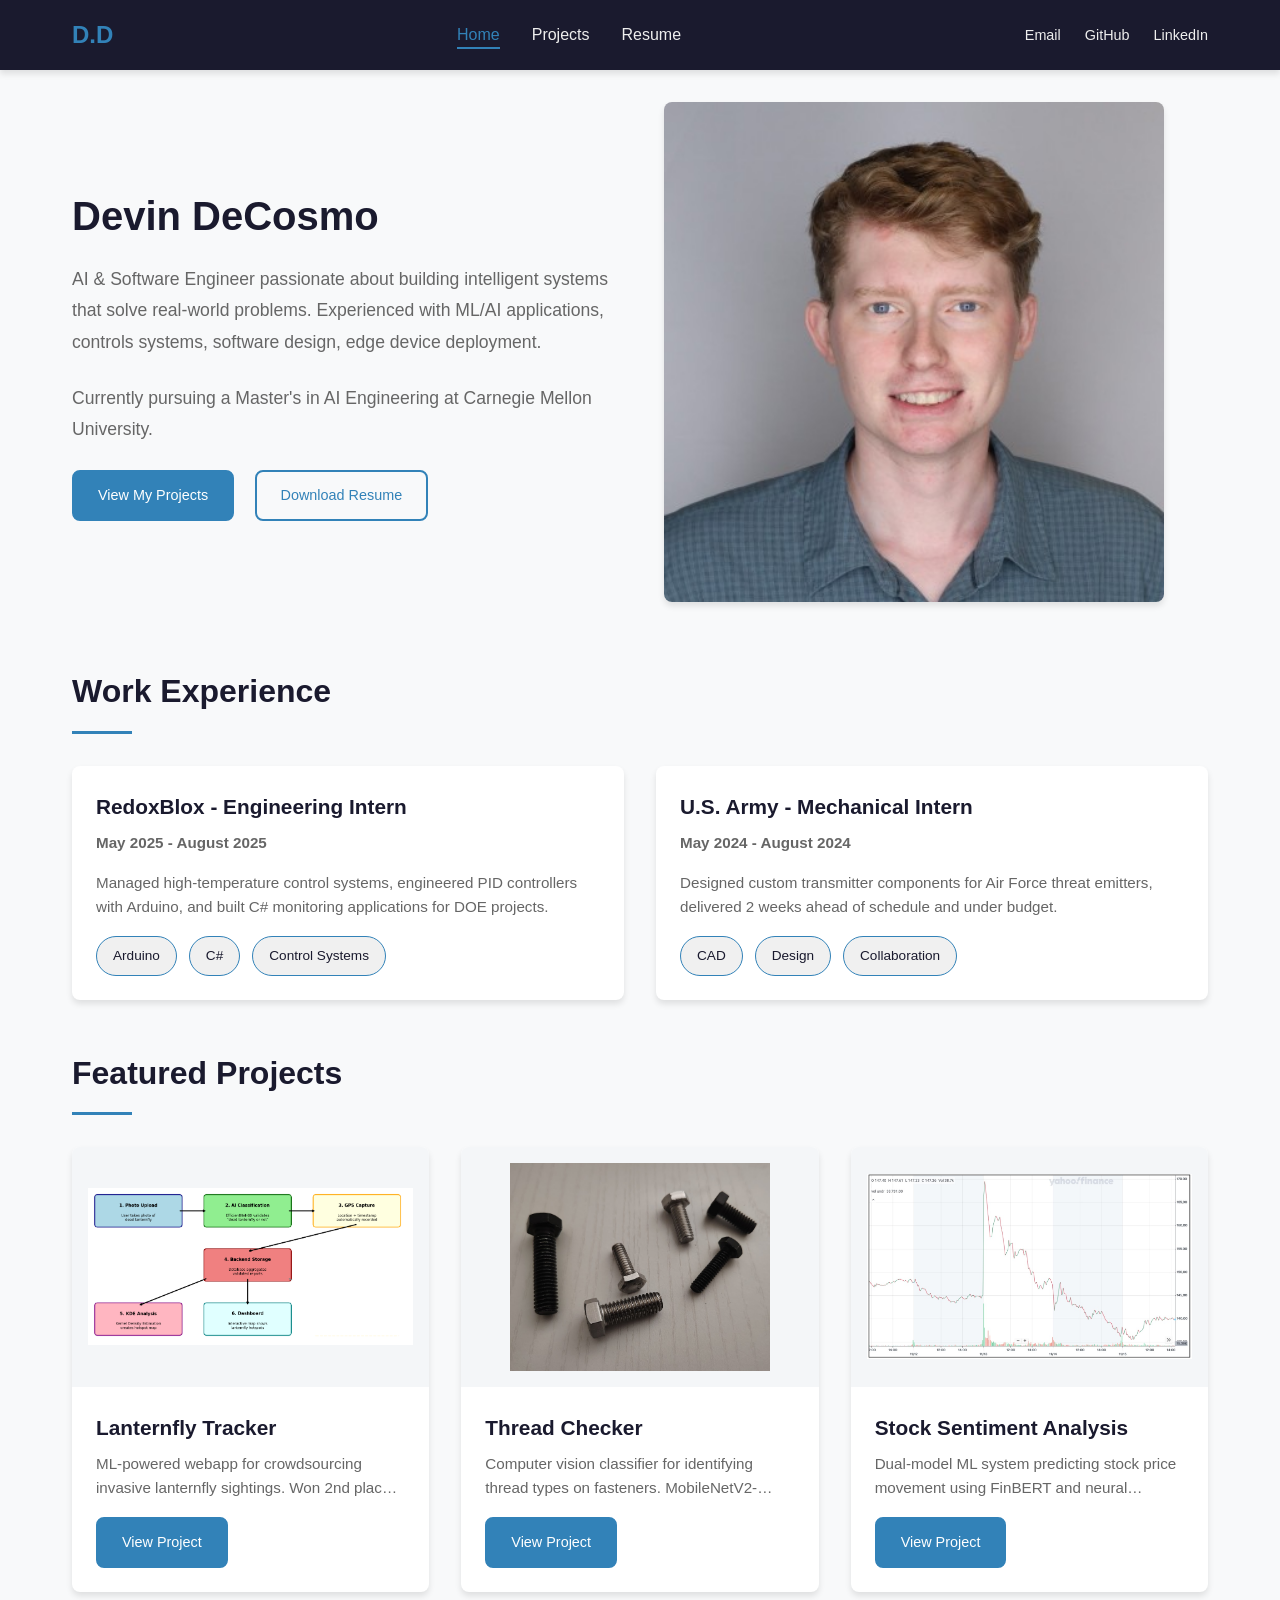
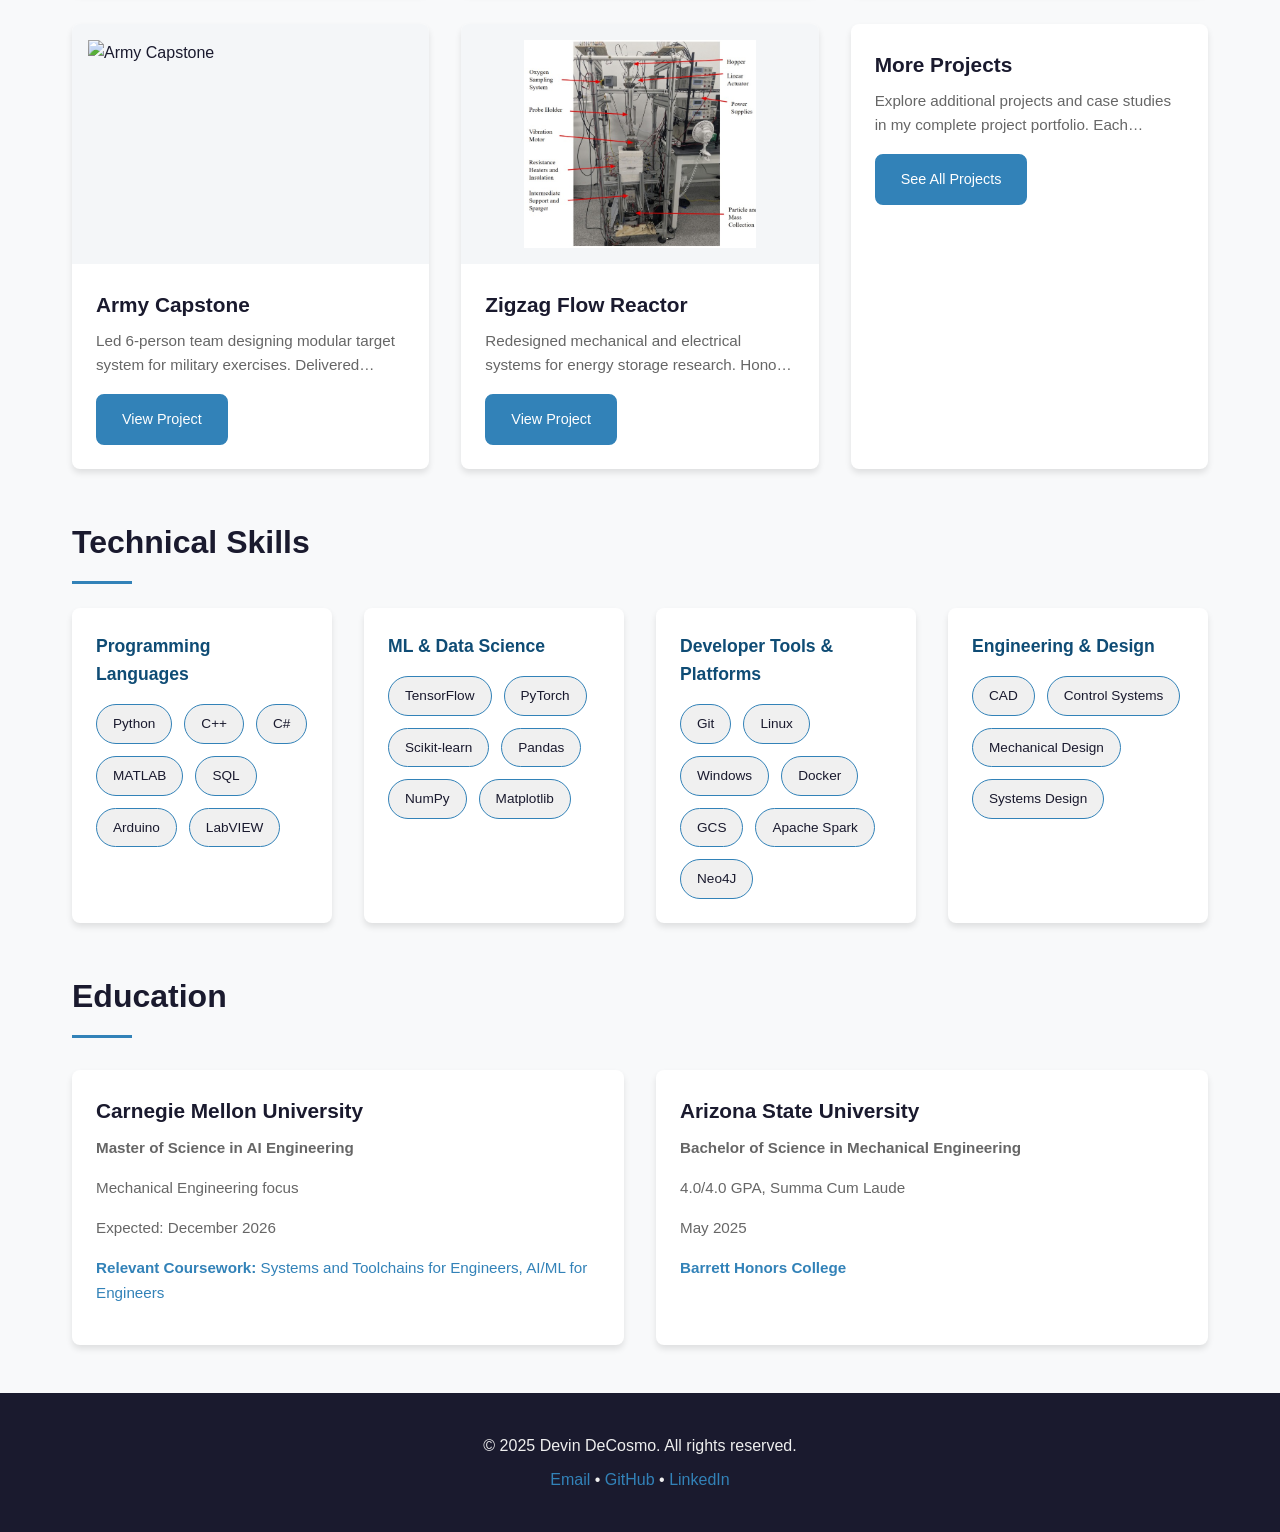
==== commit 26a53715: "remove bars, come back" ====
--- a/index.html
+++ b/index.html
@@ -103,7 +103,6 @@
             </p>
             <div class="card-links">
               <a href="projects/lanternfly.html" class="btn">View Project</a>
-              <a href="https://github.com/ddecosmo-dev" target="_blank" class="btn btn-secondary">GitHub</a>
             </div>
           </div>
         </div>
@@ -121,7 +120,6 @@
             </p>
             <div class="card-links">
               <a href="projects/thread-checker.html" class="btn">View Project</a>
-              <a href="https://huggingface.co/spaces" target="_blank" class="btn btn-secondary">Hugging Face</a>
             </div>
           </div>
         </div>
@@ -139,7 +137,6 @@
             </p>
             <div class="card-links">
               <a href="projects/stock-sentiment.html" class="btn">View Project</a>
-              <a href="https://github.com/ddecosmo-dev" target="_blank" class="btn btn-secondary">GitHub</a>
             </div>
           </div>
         </div>
